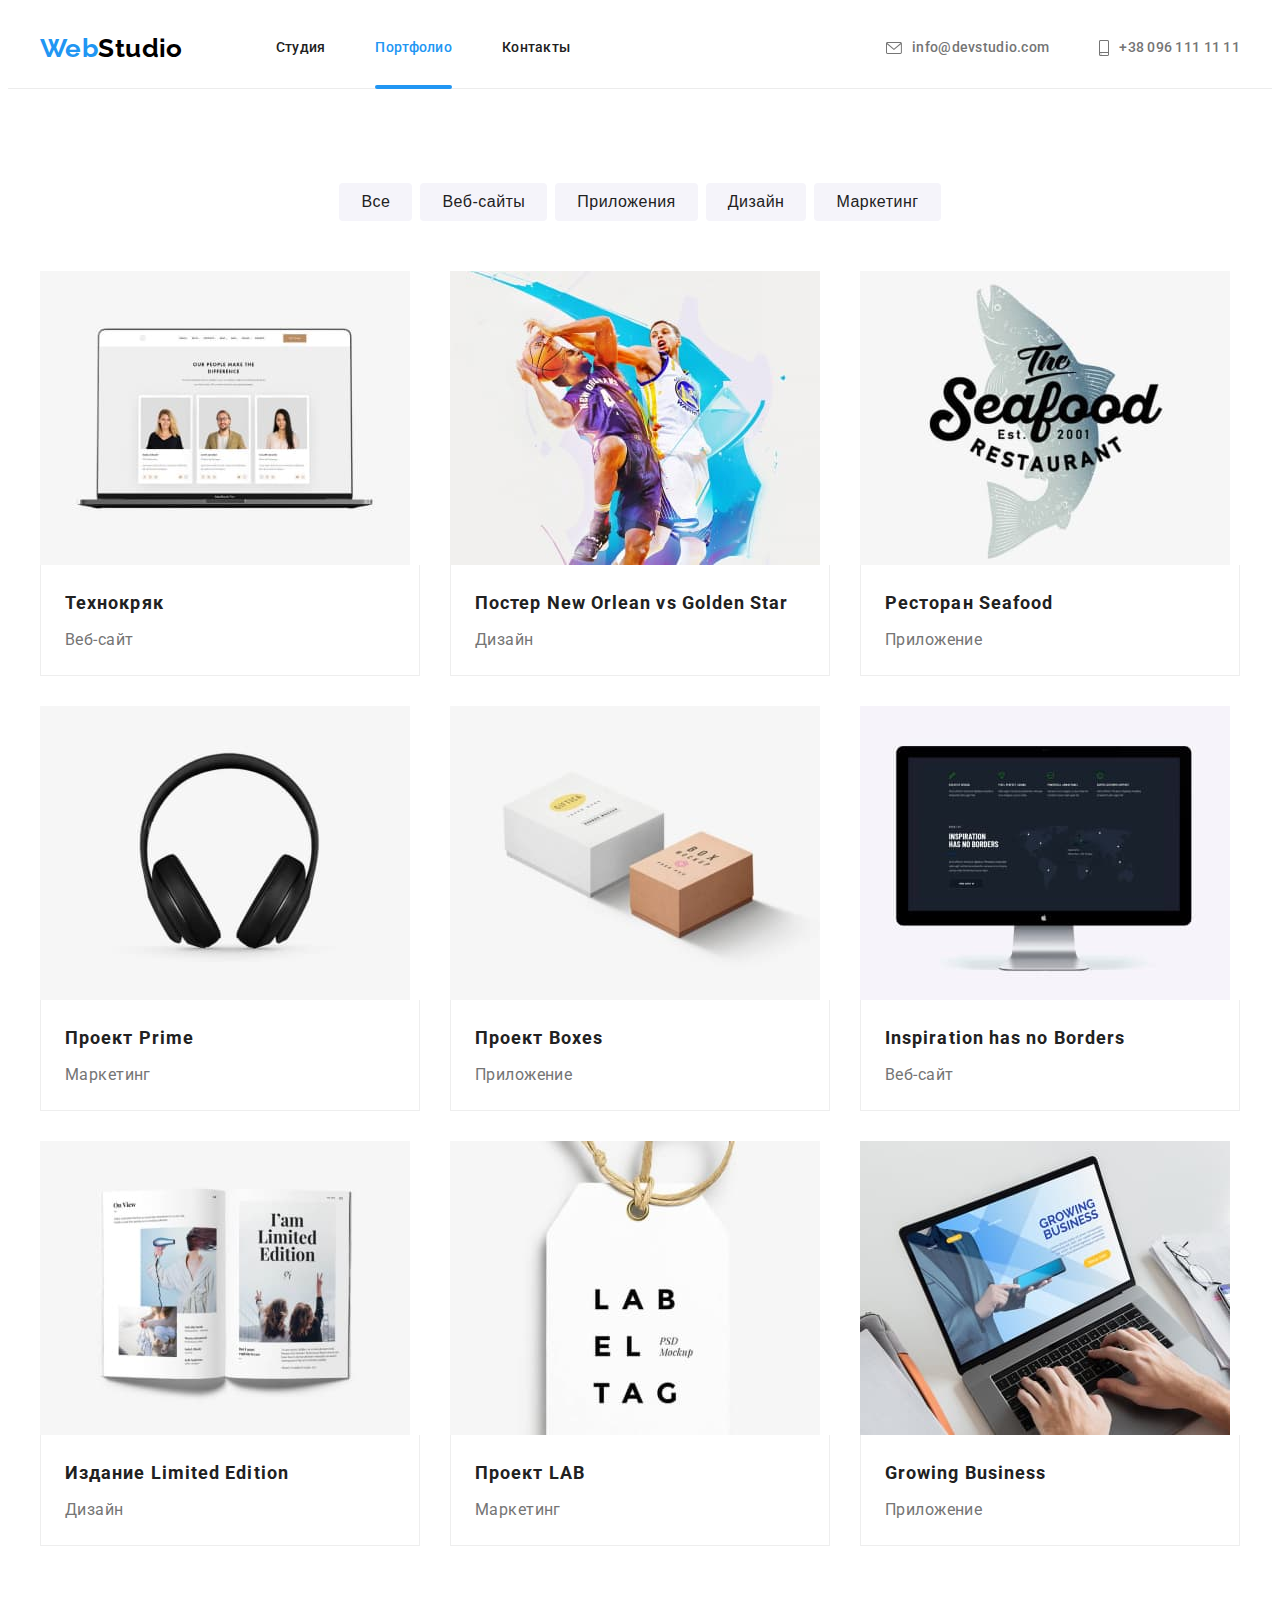
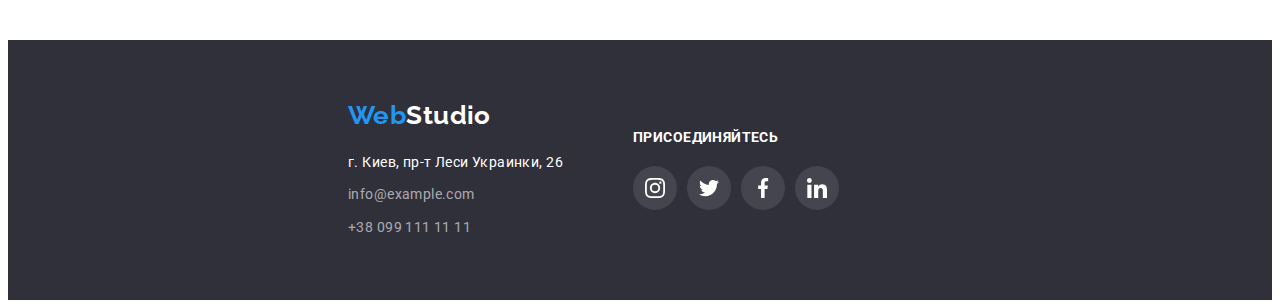
==== portfolio.html @ e710d53b "Adds form to the footer and to the modal window (except for a checkbox)" ====
<!DOCTYPE html>
<html lang="ru">

<head>
    <meta charset="UTF-8">
    <meta http-equiv="X-UA-Compatible" content="IE=edge">
    <meta name="viewport" content="width=device-width, initial-scale=1.0">
    <title>Document</title>
    <link rel="preconnect" href="https://fonts.googleapis.com">
    <link rel="preconnect" href="https://fonts.gstatic.com" crossorigin>
    <link href="https://fonts.googleapis.com/css2?family=Raleway:wght@700&family=Roboto:wght@400;500;700;900&display=swap"
    rel="stylesheet">
    <link rel="stylesheet" href="https://cdnjs.cloudflare.com/ajax/libs/modern-normalize/1.1.0/modern-normalize.min.css"
        integrity="sha512-wpPYUAdjBVSE4KJnH1VR1HeZfpl1ub8YT/NKx4PuQ5NmX2tKuGu6U/JRp5y+Y8XG2tV+wKQpNHVUX03MfMFn9Q=="
        crossorigin="anonymous" referrerpolicy="no-referrer" />
    <link rel="stylesheet" href="./css/styles.css">
</head>

<body>
    <!---------------------------------------------- Шапка сайта -------------------------------------------------->
    <header class="header">
        <div class="container box">
            <nav class="navigation box">
                <a class="logo link" href="./index.html" lang="en">
                    Web<span class="logo-header">Studio</span>
                </a>
                <ul class="navigation-list box">
                    <li class="navigation-item">
                        <a class="navigation-link link" href="./index.html">Студия</a>
                    </li>
    
                    <li class="navigation-item">
                        <a class="navigation-link link current" href="./portfolio.html">Портфолио</a>
                    </li>
    
                    <li class="navigation-item">
                        <a class="navigation-link link" href="">Контакты</a>
                    </li>
                </ul>
            </nav>
            <ul class="contacts box">
                <li class="contacts-item">
                    <a class="contacts-link link box" href="mailto:info@devstudio.com" lang="en">
                        <svg class="icon-contacts" width="16" height="12">
                            <use href="./images/icons.svg#icon-envelope"></use>
                        </svg>
                        info@devstudio.com
                    </a>
                </li>
    
                <li class="contacts-item">
                    <a class="contacts-link link box" href="tel:+380961111111">
                        <svg class="icon-contacts" width="10" height="16">
                            <use href="./images/icons.svg#icon-smartphone"></use>
                        </svg>
                        +38 096 111 11 11
                    </a>
                </li>
            </ul>
        </div>
    </header>
    <!-------------------------------------------------Наши работы----------------------------------------------->
    <main>
        <section class="section">
            <div class="container">
                <h1 class="visually-hidden">Портфолио</h1>
                <ul class="filters box">
                    <li class="filters-item"><button class="filters-button" type="button">Все</button></li>
                    <li class="filters-item"><button class="filters-button" type="button">Веб-сайты</button></li>
                    <li class="filters-item"><button class="filters-button" type="button">Приложения</button></li>
                    <li class="filters-item"><button class="filters-button" type="button">Дизайн</button></li>
                    <li class="filters-item"><button class="filters-button" type="button">Маркетинг</button></li>
                </ul>
                <ul class="projects box">
                    <li class="projects-item">
                        <a class="projects-link link" href="">
                            <div class="projects-thumb">
                                <img src="./images/portfolio1.jpg" alt="Ноутбук" width="370" height="294">
                                <p class="projects-hidden-text">Технокряк это современная площадка распространения коронавируса. Компании используют эту платформу для цифрового шпионажа и атак на защищенные сервера конкурентов.</p>
                            </div>
                            <div class="projects-content">
                                <h2 class="projects-title">Технокряк</h2>
                                <p class="projects-text">Веб-сайт</p>
                            </div>
                        </a>                   
                    </li>

                    <li class="projects-item">
                        <a class="projects-link link" href="">
                            <div class="projects-thumb">
                                <img src="./images/portfolio2.jpg" alt="Баскетболисты" width="370" height="294">
                                <p class="projects-hidden-text">Технокряк это современная площадка распространения коронавируса. Компании используют эту платформу для цифрового шпионажа и атак на защищенные сервера конкурентов.</p>
                            </div>
                            <div class="projects-content">
                                <h2 class="projects-title">Постер <span lang="en">New Orlean vs Golden Star</span></h2>
                                <p class="projects-text">Дизайн</p>
                            </div>
                        </a>                   
                    </li>

                    <li class="projects-item">
                        <a class="projects-link link" href="">
                            <div class="projects-thumb">
                                <img src="./images/portfolio3.jpg" alt="Эмблема рыбы" width="370" height="294">
                                <p class="projects-hidden-text">Технокряк это современная площадка распространения коронавируса. Компании используют эту платформу для цифрового шпионажа и атак на защищенные сервера конкурентов.</p>
                            </div>
                            <div class="projects-content">
                                <h2 class="projects-title">Ресторан <span lang="en">Seafood</span></h2>
                                <p class="projects-text">Приложение</p>
                            </div>
                        </a>                  
                    </li>

                    <li class="projects-item">
                        <a class="projects-link link" href="">
                            <div class="projects-thumb">
                                <img src="./images/portfolio4.jpg" alt="Наушники" width="370" height="294">
                                <p class="projects-hidden-text">Технокряк это современная площадка распространения коронавируса. Компании используют эту платформу для цифрового шпионажа и атак на защищенные сервера конкурентов.</p>
                            </div>
                            <div class="projects-content">
                                <h2 class="projects-title">Проект <span lang="en">Prime</span></h2>
                                <p class="projects-text">Маркетинг</p>
                            </div>
                        </a>                  
                    </li>

                    <li class="projects-item">
                        <a class="projects-link link" href="">
                            <div class="projects-thumb">
                                <img src="./images/portfolio5.jpg" alt="Две коробки" width="370" height="294">
                                <p class="projects-hidden-text">Технокряк это современная площадка распространения коронавируса. Компании используют эту платформу для цифрового шпионажа и атак на защищенные сервера конкурентов.</p>
                            </div>
                            <div class="projects-content">
                                <h2 class="projects-title">Проект <span lang="en">Boxes</span></h2>
                                <p class="projects-text">Приложение</p>
                            </div>
                        </a>
                    </li>

                    <li class="projects-item">
                        <a class="projects-link link" href="">
                            <div class="projects-thumb">
                                <img src="./images/portfolio6.jpg" alt="Монитор" width="370" height="294">
                                <p class="projects-hidden-text">Технокряк это современная площадка распространения коронавируса. Компании используют эту платформу для цифрового шпионажа и атак на защищенные сервера конкурентов.</p>
                            </div>
                            <div class="projects-content"> 
                                <h2 class="projects-title" lang="en">Inspiration has no Borders</h2>        
                                <p class="projects-text">Веб-сайт</p>
                            </div>
                        </a>
                    </li>

                    <li class="projects-item">
                        <a class="projects-link link" href="">
                            <div class="projects-thumb">
                                <img src="./images/portfolio7.jpg" alt="Открытый журнал" width="370" height="294">
                                <p class="projects-hidden-text">Технокряк это современная площадка распространения коронавируса. Компании используют эту платформу для цифрового шпионажа и атак на защищенные сервера конкурентов.</p>
                            </div>
                            <div class="projects-content">
                                <h2 class="projects-title">Издание <span lang="en">Limited Edition</span></h2>
                                <p class="projects-text">Дизайн</p>
                            </div>
                        </a>
                    </li>

                    <li class="projects-item">
                        <a class="projects-link link" href="">
                            <div class="projects-thumb">
                                <img src="./images/portfolio8.jpg" alt="Бирка" width="370" height="294">
                                <p class="projects-hidden-text">Технокряк это современная площадка распространения коронавируса. Компании используют эту платформу для цифрового шпионажа и атак на защищенные сервера конкурентов.</p>
                            </div>
                            <div class="projects-content">
                                <h2 class="projects-title">Проект <span lang="en">LAB</span></h2>
                                <p class="projects-text">Маркетинг</p>
                            </div>
                        </a>                    
                    </li>

                    <li class="projects-item">
                        <a class="projects-link link" href="">
                            <div class="projects-thumb">
                                <img src="./images/portfolio9.jpg" alt="Человек работает на ноутбуке" width="370" height="294">
                                <p class="projects-hidden-text">Технокряк это современная площадка распространения коронавируса. Компании используют эту платформу для цифрового шпионажа и атак на защищенные сервера конкурентов.</p>
                            </div>
                            <div class="projects-content">
                                <h2 class="projects-title" lang="en">Growing Business</h2>
                                <p class="projects-text">Приложение</p>
                            </div>
                        </a>                    
                    </li>
                </ul>
            </div>
        </section>        
    </main>
    <!-----------------------------------------------------Футер ------------------------------------------------->
        <footer class="footer">
            <div class="footer-icon container box">
                <div class="footer-content">
                    <a class="logo link" href="./index.html" lang="en">
                        Web<span class="logo-footer">Studio</span>
                    </a>
                    <address>
                        <ul class="address">
                            <li class="address-item">
                                <a class="address-link link" href="https://goo.gl/maps/ojqtrY3gg8iYZvjQA" target="_blank"
                                    rel="nooperner noreferrer">г. Киев, пр-т Леси Украинки, 26
                                </a>
                            </li>

                            <li class="address-item">
                                <a class="address-contacts link" href="mailto:info@example.com">info@example.com</a>
                            </li>

                            <li class="address-item">
                                <a class="address-contacts link" href="tel:+380991111111">+38 099 111 11 11</a>
                            </li>
                        </ul>
                    </address>
                </div>
                <div class="footer-social">
                    <p class="label">Присоединяйтесь</p>
                    <ul class="box">
                        <li class="social-item">
                            <a href="" class="footer-social-link social-link box">
                                <svg class="icon-social" width="20" height="20">
                                    <use href="./images/icons.svg#icon-instagram"></use>
                                </svg>
                            </a>
                        </li>

                        <li class="social-item">
                            <a href="" class="footer-social-link social-link box">
                                <svg class="icon-social" width="20" height="20">
                                    <use href="./images/icons.svg#icon-twitter"></use>
                                </svg>
                            </a>
                        </li>

                        <li class="social-item">
                            <a href="" class="footer-social-link social-link box">
                                <svg class="icon-social" width="20" height="20">
                                    <use href="./images/icons.svg#icon-facebook"></use>
                                </svg>
                            </a>
                        </li>

                        <li class="social-item">
                            <a href="" class="footer-social-link social-link box ">
                                <svg class="icon-social" width="20" height="20">
                                    <use href="./images/icons.svg#icon-linkedin"></use>
                                </svg>
                            </a>
                        </li>
                    </ul>
                </div>
            </div>
        </footer>
    </body>    
    </html>
---- css/styles.css ----
:root {
  --main-title-color: #212121;
  --text-color: #757575;
  --main-accent-color: #2196f3;
  --second-accent-color: #ffffff;
  --navigation-text-color: #212121;
  --footer-contacts-color: rgba(255, 255, 255, 0.6);
  --black-color: #000000;
  --main-background-color: #ffffff;
  --second-background-color: #2f303a;
  --third-background-color: #f5f4fa;
  --icons-color: #afb1b8;
}
.visually-hidden {
  position: absolute;
  clip: rect(0 0 0 0);
  width: 1px;
  height: 1px;
  margin: -1px;
  border: 0;
  padding: 0;
  overflow: hidden;
}
p,
h1,
h2,
h3,
h4,
h5,
h6 {
  margin: 0;
}
ul {
  margin: 0;
  padding: 0;
  list-style: none;
}
button {
  cursor: pointer;
}
img {
  display: block;
  max-width: 100%;
  height: auto;
}
body {
  font-family: Roboto, sans-serif;
  color: var(--main-title-color);
  background-color: var(--main-background-color);
  font-size: 14px;
  line-height: 1.14;
  letter-spacing: 0.03em;
}
.link {
  text-decoration: none;
}
.container {
  width: 1200px;
  margin-left: auto;
  margin-right: auto;
  padding-left: 15px;
  padding-right: 15px;
}
.section {
  padding-top: 94px;
  padding-bottom: 94px;
}
.box {
  display: flex;
  align-items: center;
  justify-content: center;
}

/* -------------------Стили хедера--------------- */
.header {
  border-bottom: 1px solid #ececec;
}
.navigation-link {
  display: block;
  padding-top: 32px;
  padding-bottom: 32px;

  color: var(--navigation-text-color);
}
.navigation-list .link.current {
  color: var(--main-accent-color);
  position: relative;
}
.navigation-list .link.current::after {
  position: absolute;
  left: 0;
  bottom: -1px;

  content: '';
  width: 100%;
  height: 4px;
  background-color: var(--main-accent-color);
  border-radius: 2px;
}
.navigation-item:not(:last-child) {
  margin-right: 50px;
}

.contacts {
  margin-left: auto;
}
.contacts-item:not(:last-child) {
  margin-right: 50px;
}
.contacts-link {
  color: var(--text-color);
}
.navigation-link,
.contacts-link {
  font-weight: 500;
  letter-spacing: 0.02em;

  transition: color 250ms cubic-bezier(0.4, 0, 0.2, 1);
}
.navigation-link:hover,
.navigation-link:focus,
.contacts-link:hover,
.contacts-link:focus {
  color: var(--main-accent-color);
}
.icon-contacts {
  margin-right: 10px;
  fill: currentColor;
}
/* -------------Стили логотипа----------------- */
.navigation > .logo {
  margin-right: 93px;
}
.logo {
  font-family: Raleway;
  font-weight: 700;
  font-size: 26px;
  line-height: 1.19;
  color: var(--main-accent-color);
}
.logo-header {
  color: var(--black-color);
}
.logo-footer {
  color: var(--second-accent-color);
}
/* -------------------Стили Героя-------------------- */
.hero {
  max-width: 1600px;
  padding-top: 200px;
  padding-bottom: 200px;
  margin-left: auto;
  margin-right: auto;
  text-align: center;

  background-color: var(--second-background-color);
  background-image: linear-gradient(rgba(47, 48, 58, 0.4), rgba(47, 48, 58, 0.4)),
    url(../images/hero-img.jpg);
  background-repeat: no-repeat;
  background-position: center;
  background-size: cover;
}
.hero-title {
  width: 696px;
  margin-left: auto;
  margin-right: auto;
  margin-bottom: 30px;

  font-weight: 900;
  font-size: 44px;
  line-height: 1.36;
  letter-spacing: 0.06em;
  text-transform: uppercase;
  color: var(--second-accent-color);
}
.button {
  min-width: 200px;
  padding: 10px 32px;
  border-radius: 4px;
  border-style: none;

  font-weight: 700;
  font-size: 16px;
  line-height: 1.87;
  letter-spacing: 0.06em;
  color: var(--second-accent-color);
  background-color: var(--main-accent-color);

  transition: background-color 250ms cubic-bezier(0.4, 0, 0.2, 1),
    box-shadow 250ms cubic-bezier(0.4, 0, 0.2, 1);
}
.button:hover,
.button:focus {
  background-color: #188ce8;
  box-shadow: 0px 4px 4px rgba(0, 0, 0, 0.15);
}
/* ---------------------Преимущества-------------------- */
.advantage-section {
  padding-bottom: 0;
}
.advantage-title {
  margin-bottom: 10px;

  font-weight: 700;
  font-size: 14px;
  text-transform: uppercase;
}
.advantage-item {
  width: 270px;
}
.advantage-item:not(:last-child) {
  margin-right: 30px;
}
.advantage-text {
  line-height: 1.71;
  color: var(--text-color);
}
.icon-box {
  width: 100%;
  height: 120px;
  margin-bottom: 30px;
  border-radius: 4px;
  background-color: var(--third-background-color);
}
/* ---------------------Чем мы занимаемся------------------ */

.section-title {
  margin-bottom: 50px;

  font-weight: 700;
  font-size: 36px;
  line-height: 1.17;
  text-align: center;
}
.works-item:not(:last-child) {
  margin-right: 30px;
}
.works-item {
  position: relative;
}
.works-example {
  position: absolute;
  left: 0;
  bottom: 0;

  width: 100%;
  height: 70px;

  font-weight: 700;
  font-size: 14px;
  text-transform: uppercase;
  color: var(--second-accent-color);
  background-color: rgba(47, 48, 58, 0.8);
}

/* -------------------------Наша команда--------------------- */
.team {
  background-color: var(--third-background-color);
}
.team-item:not(:last-child) {
  margin-right: 30px;
}
.team-item {
  background-color: var(--main-background-color);
  box-shadow: 0px 1px 3px rgba(0, 0, 0, 0.12), 0px 1px 1px rgba(0, 0, 0, 0.14),
    0px 2px 1px rgba(0, 0, 0, 0.2);
  border-radius: 0px 0px 4px 4px;
}
.team-content {
  text-align: center;
  padding-top: 30px;
  padding-bottom: 30px;
}
.team-person {
  margin-bottom: 10px;

  font-weight: 500;
  font-size: 16px;
  line-height: 1.19;
}
.team-text {
  font-size: 16px;
  line-height: 1.19;
  color: var(--text-color);
  margin-bottom: 16px;
}
.social-item {
  width: 44px;
  height: 44px;
}
.social-item + .social-item {
  margin-left: 10px;
}
.social-link {
  width: 100%;
  height: 100%;

  background-color: var(--main-background-color);
  border-radius: 50%;
  color: var(--icons-color);

  transition: background-color 250ms cubic-bezier(0.4, 0, 0.2, 1),
    color 250ms cubic-bezier(0.4, 0, 0.2, 1);
}
.icon-social {
  fill: currentColor;
}
.social-link:hover,
.social-link:focus {
  background-color: var(--main-accent-color);
  color: var(--second-accent-color);
}

/*------------------------Стили для логотипов компаний----------------- */

.logos-title {
  text-align: center;
  margin-bottom: 50px;

  font-weight: 700;
  font-size: 36px;
  line-height: 1.17;
}
.logos-item {
  width: 170px;
  height: 92px;
}

.logos-item + .logos-item {
  margin-left: 30px;
}
.logos-link {
  width: 100%;
  height: 100%;

  background-color: var(--main-background-color);
  color: var(--icons-color);
  border: 1px solid var(--icons-color);
  border-radius: 4px;

  transition: color 250ms cubic-bezier(0.4, 0, 0.2, 1),
    border-color 250ms cubic-bezier(0.4, 0, 0.2, 1);
}
.icon-logos {
  fill: currentColor;
}
.logos-link:hover,
.logos-link:focus {
  color: var(--main-accent-color);
  border-color: var(--accent-color);
}
/* --------------Стили футера-------------- */
.footer {
  padding-top: 60px;
  padding-bottom: 60px;
  background-color: var(--second-background-color);
}
.footer-wrap {
  display: flex;
  align-items: baseline;
}
.footer-content > .logo {
  display: block;
  margin-bottom: 20px;
}
.footer-content {
  margin-right: 70px;
}
.footer-social {
  margin-right: 93px;
}
.address {
  font-style: normal;
  font-weight: 400;
  line-height: 1.71;
}
.address-item:not(:last-child) {
  margin-bottom: 9px;
}
.address-link {
  color: var(--second-accent-color);
}
.address-contacts {
  color: var(--footer-contacts-color);
}
.address .link {
  transition: color 250ms cubic-bezier(0.4, 0, 0.2, 1);
}
.address .link:hover,
.address .link:focus {
  color: var(--main-accent-color);
}
.label {
  margin-bottom: 20px;

  font-weight: 700;
  text-transform: uppercase;
  color: var(--second-accent-color);
}
.footer-social-link {
  color: var(--second-accent-color);
  background-color: rgba(255, 255, 255, 0.1);
}
.icon-send {
  margin-left: 10px;
  fill: var(--second-accent-color);
}
.sub-text {
  display: block;
}
.sub-field {
  padding: 15px 16px;
  margin-right: 12px;
  width: 358px;
  height: 50px;
  background-color: var(--second-background-color);
  color: var(--footer-contacts-color);
  border: 1px solid rgba(255, 255, 255, 0.3);
  filter: drop-shadow(0px 4px 4px rgba(0, 0, 0, 0.15));
  border-radius: 4px;

  transition: border-color 250ms cubic-bezier(0.4, 0, 0.2, 1);
}
.sub-field::placeholder {
  font-size: 16px;
  line-height: 1.25;
  letter-spacing: 0.03em;
  color: var(--footer-contacts-color);
}
.sub-field:focus {
  border-color: var(--main-accent-color);
  outline: none;
}
/* ------------------------Стили для portfolio.html-------------------  */
.filters {
  justify-content: center;
  margin-bottom: 50px;
}
.filters-item:not(:last-child) {
  margin-right: 8px;
}
.filters-button {
  min-width: 73px;
  padding: 6px 22px;
  border-radius: 4px;
  border-style: none;

  font-weight: 500;
  font-size: 16px;
  line-height: 1.62;
  letter-spacing: 0.03em;
  color: var(--main-title-color);
  background-color: var(--third-background-color);

  transition: color 250ms cubic-bezier(0.4, 0, 0.2, 1),
    background-color 250ms cubic-bezier(0.4, 0, 0.2, 1),
    box-shadow 250ms cubic-bezier(0.4, 0, 0.2, 1);
}
.filters-button:hover,
.filters-button:focus {
  color: var(--second-accent-color);
  background-color: var(--main-accent-color);
  box-shadow: 0px 3px 1px rgba(0, 0, 0, 0.1), 0px 1px 2px rgba(0, 0, 0, 0.08),
    0px 2px 2px rgba(0, 0, 0, 0.12);
}
.projects {
  flex-wrap: wrap;
  margin-right: -30px;
  margin-bottom: -30px;
}
.projects-item {
  flex-basis: calc(100% / 3 - 30px);
  margin-right: 30px;
  margin-bottom: 30px;
}
.projects-link {
  display: block;

  transition: box-shadow 250ms cubic-bezier(0.4, 0, 0.2, 1);
}
.projects-link:hover,
.projects-link:focus {
  box-shadow: 0px 1px 1px rgba(0, 0, 0, 0.12), 0px 4px 4px rgba(0, 0, 0, 0.06),
    1px 4px 6px rgba(0, 0, 0, 0.16);
}
.projects-thumb {
  position: relative;
  overflow: hidden;
}
.projects-hidden-text {
  position: absolute;
  top: 0;
  left: 0;

  height: 100%;
  padding: 63px 24px;

  font-size: 18px;
  line-height: 1.56;
  color: var(--second-accent-color);
  background-color: rgba(33, 150, 243, 0.9);

  transform: translateY(100%);
  transition: transform 250ms cubic-bezier(0.4, 0, 0.2, 1);
}
.projects-link:hover .projects-hidden-text,
.projects-link:focus .projects-hidden-text {
  transform: translateY(0);
}

.projects-content {
  padding: 20px 24px;
  border: 1px solid #eeeeee;
  border-top: none;
}
.projects-title {
  margin-bottom: 4px;

  font-weight: 700;
  font-size: 18px;
  line-height: 2;
  letter-spacing: 0.06em;
  color: var(--main-title-color);
}
.projects-text {
  font-size: 16px;
  line-height: 1.87;
  color: var(--text-color);
}
/* Стили для модального окна и бекдропа */
.backdrop {
  position: fixed;
  width: 100vw;
  height: 100vh;
  top: 0;
  left: 0;
  background-color: rgba(0, 0, 0, 0.2);
  transition: opacity 500ms cubic-bezier(0.4, 0, 0.2, 1),
    visibility 500ms cubic-bezier(0.4, 0, 0.2, 1);
}
/* .backdrop.is-hidden .modal {
  transform: scale(4) rotate(270deg);
} */
.modal {
  position: absolute;
  top: 50%;
  left: 50%;

  transform: translate(-50%, -50%) scale(1);
  transition: transform 1000ms cubic-bezier(0.4, 0, 0.2, 1);

  padding: 40px;
  width: 528px;
  min-height: 581px;
  background-color: var(--second-accent-color);
  border-radius: 4px;
}
.modal:hover {
  box-shadow: 0px 1px 3px rgba(0, 0, 0, 0.12), 0px 1px 1px rgba(0, 0, 0, 0.14),
    0px 2px 1px rgba(0, 0, 0, 0.2);
}
.modal-btn {
  position: absolute;
  top: 8px;
  right: 8px;

  width: 30px;
  height: 30px;
  background-color: var(--second-accent-color);
  color: var(--black-color);
  border-radius: 50%;
  border: 1px solid rgba(0, 0, 0, 0.1);

  transition: color 250ms cubic-bezier(0.4, 0, 0.2, 1);
}
.icon-close {
  fill: currentColor;
}
.modal-btn:hover,
.modal-btn:focus {
  color: var(--main-accent-color);
}
.is-hidden {
  opacity: 0;
  visibility: hidden;
  pointer-events: none;
}
.modal-text {
  text-align: center;
  margin-bottom: 12px;

  font-weight: 700;
  font-size: 20px;
  line-height: 1.15;
}
.form-wrap {
  margin-bottom: 10px;
}
/* .form-wrap:last-child {
  margin-bottom: 20px;
} */
.form-name {
  display: block;
  margin-bottom: 4px;

  font-weight: 400;
  font-size: 12px;
  line-height: 1.17;
  letter-spacing: 0.01em;
  color: var(--text-color);
}
.input-wrap {
  position: relative;
}
.form-field {
  display: block;
  width: 100%;
  height: 40px;
  padding-left: 43px;
  padding-right: 15px;

  border: 1px solid rgba(33, 33, 33, 0.2);
  border-radius: 4px;

  transition: border-color 250ms cubic-bezier(0.4, 0, 0.2, 1);
}
.form-field:focus,
.form-comment:focus {
  border-color: var(--main-accent-color);
  outline: none;
}
.form-icon {
  position: absolute;
  top: 11px;
  left: 12px;

  transition: fill 250ms cubic-bezier(0.4, 0, 0.2, 1);
}
.form-field:focus + .form-icon {
  fill: var(--main-accent-color);
}
.form-comment {
  resize: none;
  width: 100%;
  height: 120px;
  padding: 12px 16px;

  border: 1px solid rgba(33, 33, 33, 0.2);
  border-radius: 4px;

  transition: border-color 250ms cubic-bezier(0.4, 0, 0.2, 1);
}
.form-comment::placeholder {
  font-weight: 400;
  font-size: 12px;
  line-height: 1.17;
  letter-spacing: 0.01em;
  color: rgba(117, 117, 117, 0.5);
}
.form-button {
  display: block;
  margin-left: auto;
  margin-right: auto;
}
.check-wrap {
  margin-left: 12px;
  margin-bottom: 30px;
}
.check-text {
  display: flex;
  align-items: center;
  font-weight: 400;
  line-height: 1.71;
  color: var(--text-color);
}
.check-link {
  color: var(--main-accent-color);
}
.check-box {
  display: block;
  width: 16px;
  height: 15px;
  border: 2px solid var(--main-title-color);
  border-radius: 2px;
  margin-right: 9px;
}
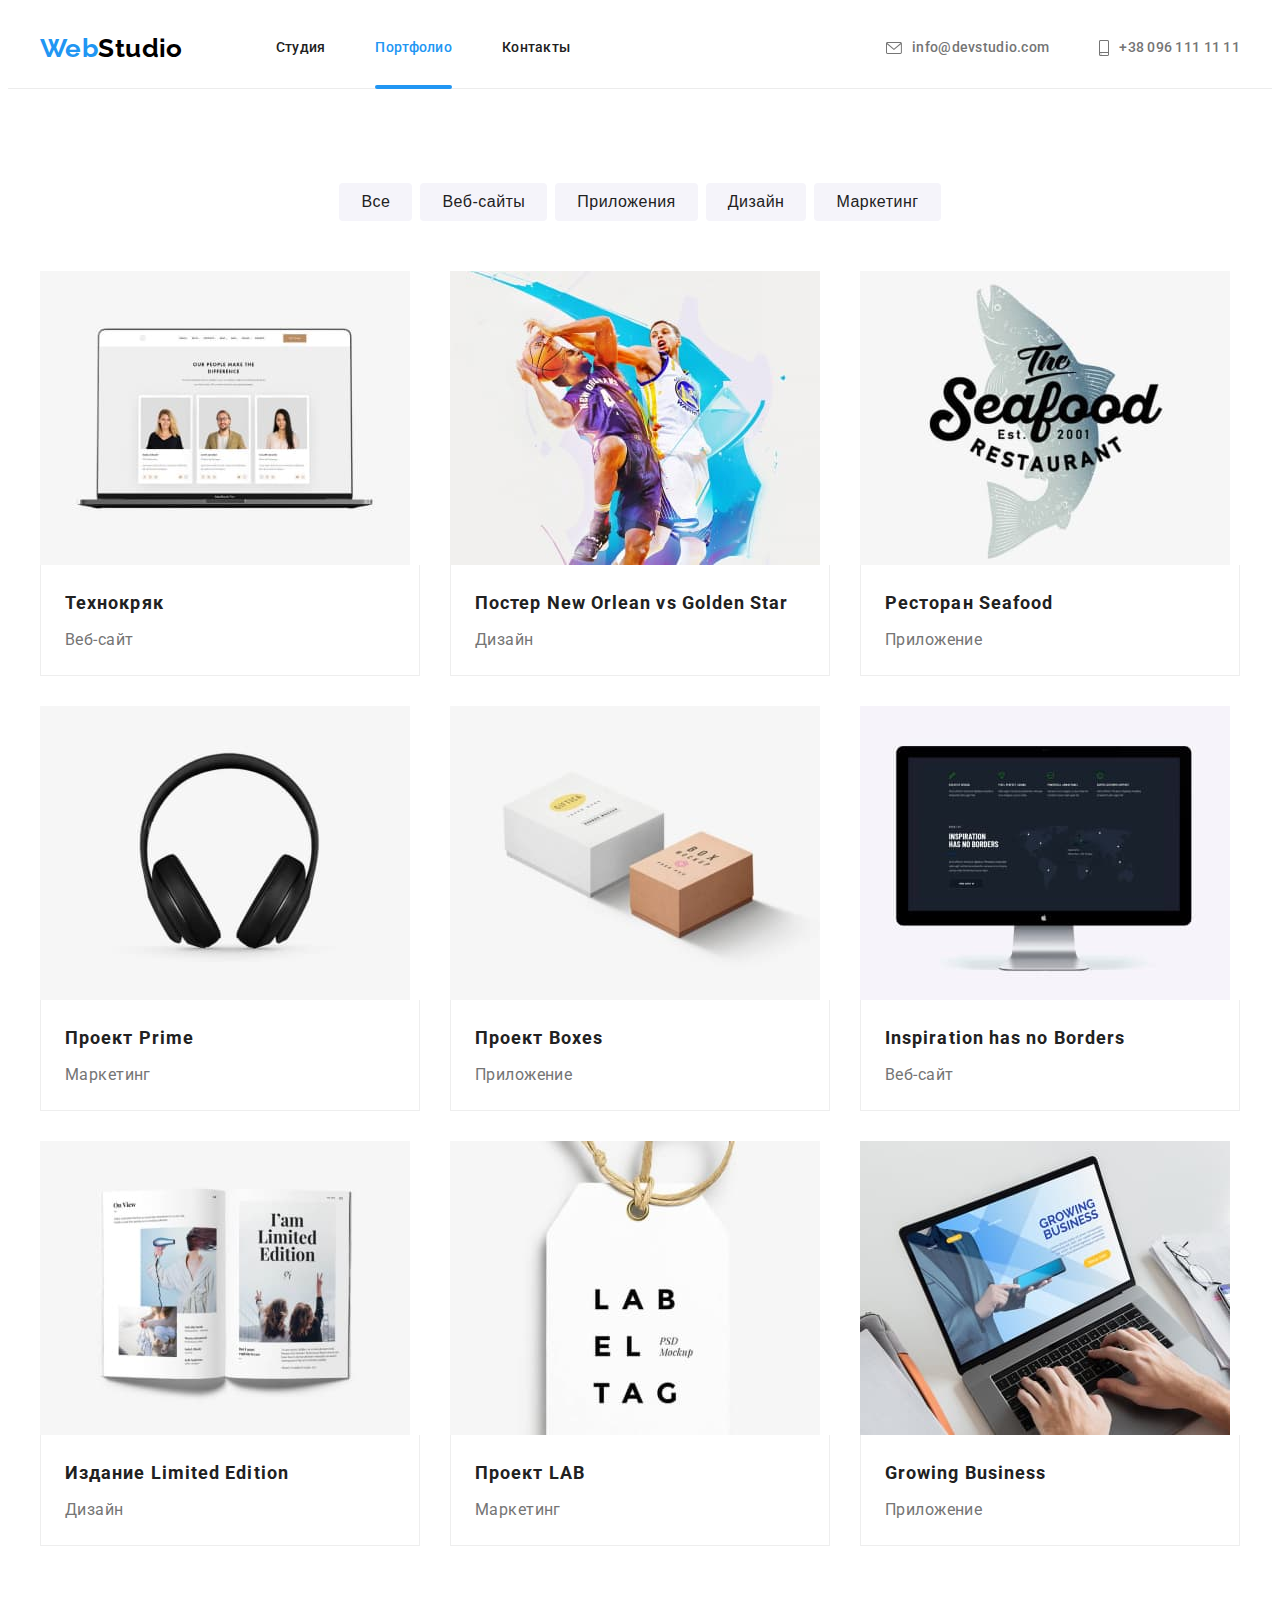
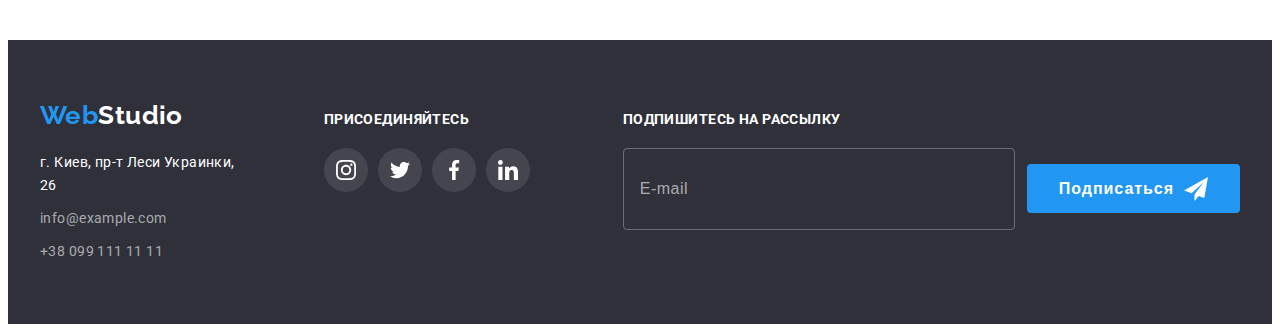
==== commit 681b1b61: "Adds the checkbox and styles to all inputs" ====
--- a/portfolio.html
+++ b/portfolio.html
@@ -193,67 +193,81 @@
         </section>        
     </main>
     <!-----------------------------------------------------Футер ------------------------------------------------->
-        <footer class="footer">
-            <div class="footer-icon container box">
-                <div class="footer-content">
-                    <a class="logo link" href="./index.html" lang="en">
-                        Web<span class="logo-footer">Studio</span>
-                    </a>
-                    <address>
-                        <ul class="address">
-                            <li class="address-item">
-                                <a class="address-link link" href="https://goo.gl/maps/ojqtrY3gg8iYZvjQA" target="_blank"
-                                    rel="nooperner noreferrer">г. Киев, пр-т Леси Украинки, 26
-                                </a>
-                            </li>
-
-                            <li class="address-item">
-                                <a class="address-contacts link" href="mailto:info@example.com">info@example.com</a>
-                            </li>
-
-                            <li class="address-item">
-                                <a class="address-contacts link" href="tel:+380991111111">+38 099 111 11 11</a>
-                            </li>
-                        </ul>
-                    </address>
-                </div>
-                <div class="footer-social">
-                    <p class="label">Присоединяйтесь</p>
-                    <ul class="box">
-                        <li class="social-item">
-                            <a href="" class="footer-social-link social-link box">
-                                <svg class="icon-social" width="20" height="20">
-                                    <use href="./images/icons.svg#icon-instagram"></use>
-                                </svg>
+    <footer class="footer">
+        <div class="footer-wrap container">
+            <div class="footer-content">
+                <a class="logo link" href="./index.html" lang="en">
+                    Web<span class="logo-footer">Studio</span>
+                </a>
+                <address>
+                    <ul class="address">
+                        <li class="address-item">
+                            <a class="address-link link" href="https://goo.gl/maps/ojqtrY3gg8iYZvjQA" target="_blank"
+                                rel="nooperner noreferrer">г. Киев, пр-т Леси Украинки, 26
                             </a>
                         </li>
-
-                        <li class="social-item">
-                            <a href="" class="footer-social-link social-link box">
-                                <svg class="icon-social" width="20" height="20">
-                                    <use href="./images/icons.svg#icon-twitter"></use>
-                                </svg>
-                            </a>
+    
+                        <li class="address-item">
+                            <a class="address-contacts link" href="mailto:info@example.com">info@example.com</a>
                         </li>
-
-                        <li class="social-item">
-                            <a href="" class="footer-social-link social-link box">
-                                <svg class="icon-social" width="20" height="20">
-                                    <use href="./images/icons.svg#icon-facebook"></use>
-                                </svg>
-                            </a>
-                        </li>
-
-                        <li class="social-item">
-                            <a href="" class="footer-social-link social-link box ">
-                                <svg class="icon-social" width="20" height="20">
-                                    <use href="./images/icons.svg#icon-linkedin"></use>
-                                </svg>
-                            </a>
+    
+                        <li class="address-item">
+                            <a class="address-contacts link" href="tel:+380991111111">+38 099 111 11 11</a>
                         </li>
                     </ul>
-                </div>
-            </div>
-        </footer>
+                </address>
+            </div>
+            <div class="footer-social">
+                <p class="label">Присоединяйтесь</p>
+                <ul class="box">
+                    <li class="social-item">
+                        <a href="" class="footer-social-link social-link box">
+                            <svg class="icon-social" width="20" height="20">
+                                <use href="./images/icons.svg#icon-instagram"></use>
+                            </svg>
+                        </a>
+                    </li>
+    
+                    <li class="social-item">
+                        <a href="" class="footer-social-link social-link box">
+                            <svg class="icon-social" width="20" height="20">
+                                <use href="./images/icons.svg#icon-twitter"></use>
+                            </svg>
+                        </a>
+                    </li>
+    
+                    <li class="social-item">
+                        <a href="" class="footer-social-link social-link box">
+                            <svg class="icon-social" width="20" height="20">
+                                <use href="./images/icons.svg#icon-facebook"></use>
+                            </svg>
+                        </a>
+                    </li>
+    
+                    <li class="social-item">
+                        <a href="" class="footer-social-link social-link box ">
+                            <svg class="icon-social" width="20" height="20">
+                                <use href="./images/icons.svg#icon-linkedin"></use>
+                            </svg>
+                        </a>
+                    </li>
+                </ul>
+            </div>
+            <div class="footer-sub">
+                <form action="#">
+                    <label class="label sub-text" for="sub-email">Подпишитесь на рассылку</label>
+                    <div class="box">
+                        <input class="sub-field" type="email" name="email" id="sub-email" placeholder="E-mail">
+                        <button type="submit" class="button box">
+                            Подписаться
+                            <svg class="icon-send" width="24" height="24">
+                                <use href="./images/icons.svg#icon-send"></use>
+                            </svg>
+                        </button>
+                    </div>
+                </form>
+            </div>
+        </div>
+    </footer>
     </body>    
     </html>--- a/css/styles.css
+++ b/css/styles.css
@@ -413,15 +413,26 @@
   margin-right: 12px;
   width: 358px;
   height: 50px;
-  background-color: var(--second-background-color);
-  color: var(--footer-contacts-color);
+  background-color: transparent;
+  color: var(--second-accent-color);
+
   border: 1px solid rgba(255, 255, 255, 0.3);
-  filter: drop-shadow(0px 4px 4px rgba(0, 0, 0, 0.15));
   border-radius: 4px;
 
-  transition: border-color 250ms cubic-bezier(0.4, 0, 0.2, 1);
+  font-weight: 400;
+  font-size: 16px;
+  line-height: 1.25;
+  letter-spacing: 0.03em;
+
+  transition: border-color 250ms cubic-bezier(0.4, 0, 0.2, 1),
+    filter 250ms cubic-bezier(0.4, 0, 0.2, 1);
+}
+.sub-field:-webkit-autofill {
+  -webkit-background-clip: text;
+  -webkit-text-fill-color: var(--second-accent-color);
 }
 .sub-field::placeholder {
+  font-weight: 400;
   font-size: 16px;
   line-height: 1.25;
   letter-spacing: 0.03em;
@@ -429,6 +440,7 @@
 }
 .sub-field:focus {
   border-color: var(--main-accent-color);
+  filter: drop-shadow(0px 4px 4px rgba(0, 0, 0, 0.15));
   outline: none;
 }
 /* ------------------------Стили для portfolio.html-------------------  */
@@ -538,9 +550,9 @@
   transition: opacity 500ms cubic-bezier(0.4, 0, 0.2, 1),
     visibility 500ms cubic-bezier(0.4, 0, 0.2, 1);
 }
-/* .backdrop.is-hidden .modal {
+.backdrop.is-hidden .modal {
   transform: scale(4) rotate(270deg);
-} */
+}
 .modal {
   position: absolute;
   top: 50%;
@@ -596,9 +608,13 @@
 .form-wrap {
   margin-bottom: 10px;
 }
-/* .form-wrap:last-child {
+.form-field:-webkit-autofill {
+  -webkit-background-clip: text;
+  -webkit-text-fill-color: var(--text-color);
+}
+.comment-wrap {
   margin-bottom: 20px;
-} */
+}
 .form-name {
   display: block;
   margin-bottom: 4px;
@@ -618,9 +634,16 @@
   height: 40px;
   padding-left: 43px;
   padding-right: 15px;
+  background-color: transparent;
 
   border: 1px solid rgba(33, 33, 33, 0.2);
   border-radius: 4px;
+
+  font-weight: 400;
+  font-size: 14px;
+  line-height: 1.14;
+  letter-spacing: 0.01em;
+  color: var(--main-title-color);
 
   transition: border-color 250ms cubic-bezier(0.4, 0, 0.2, 1);
 }
@@ -648,12 +671,18 @@
   border: 1px solid rgba(33, 33, 33, 0.2);
   border-radius: 4px;
 
+  font-weight: 400;
+  font-size: 14px;
+  line-height: 1.14;
+  letter-spacing: 0.01em;
+  color: var(--main-title-color);
+
   transition: border-color 250ms cubic-bezier(0.4, 0, 0.2, 1);
 }
 .form-comment::placeholder {
   font-weight: 400;
-  font-size: 12px;
-  line-height: 1.17;
+  font-size: 14px;
+  line-height: 1.14;
   letter-spacing: 0.01em;
   color: rgba(117, 117, 117, 0.5);
 }
@@ -677,10 +706,22 @@
   color: var(--main-accent-color);
 }
 .check-box {
-  display: block;
   width: 16px;
   height: 15px;
   border: 2px solid var(--main-title-color);
   border-radius: 2px;
-  margin-right: 9px;
-}
+  margin-right: 7px;
+
+  transition: background-color 250ms cubic-bezier(0.4, 0, 0.2, 1),
+    border-color 250ms cubic-bezier(0.4, 0, 0.2, 1);
+}
+.check-icon {
+  fill: var(--second-accent-color);
+}
+.form-check:checked + .check-text > .check-box {
+  background-color: var(--main-accent-color);
+  border: none;
+}
+.form-check:focus + .check-text > .check-box {
+  border-color: var(--main-accent-color);
+}
